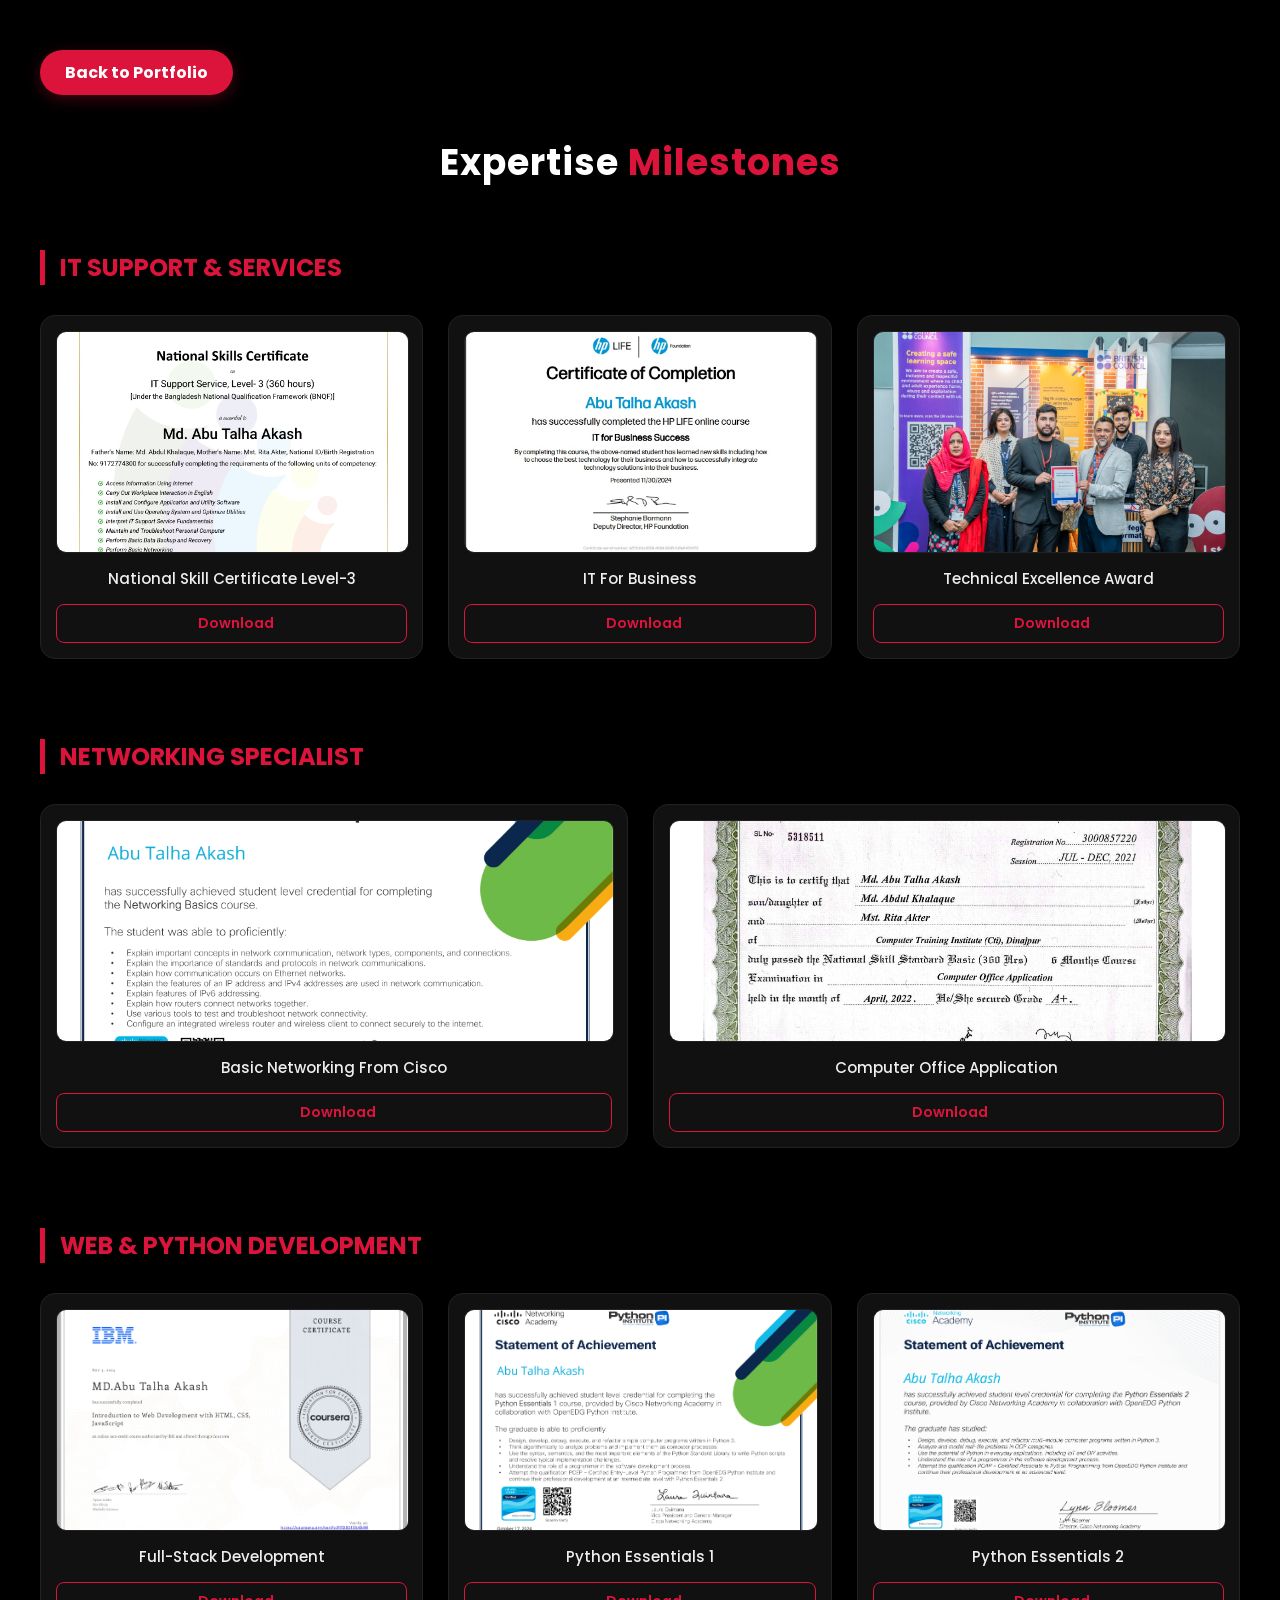
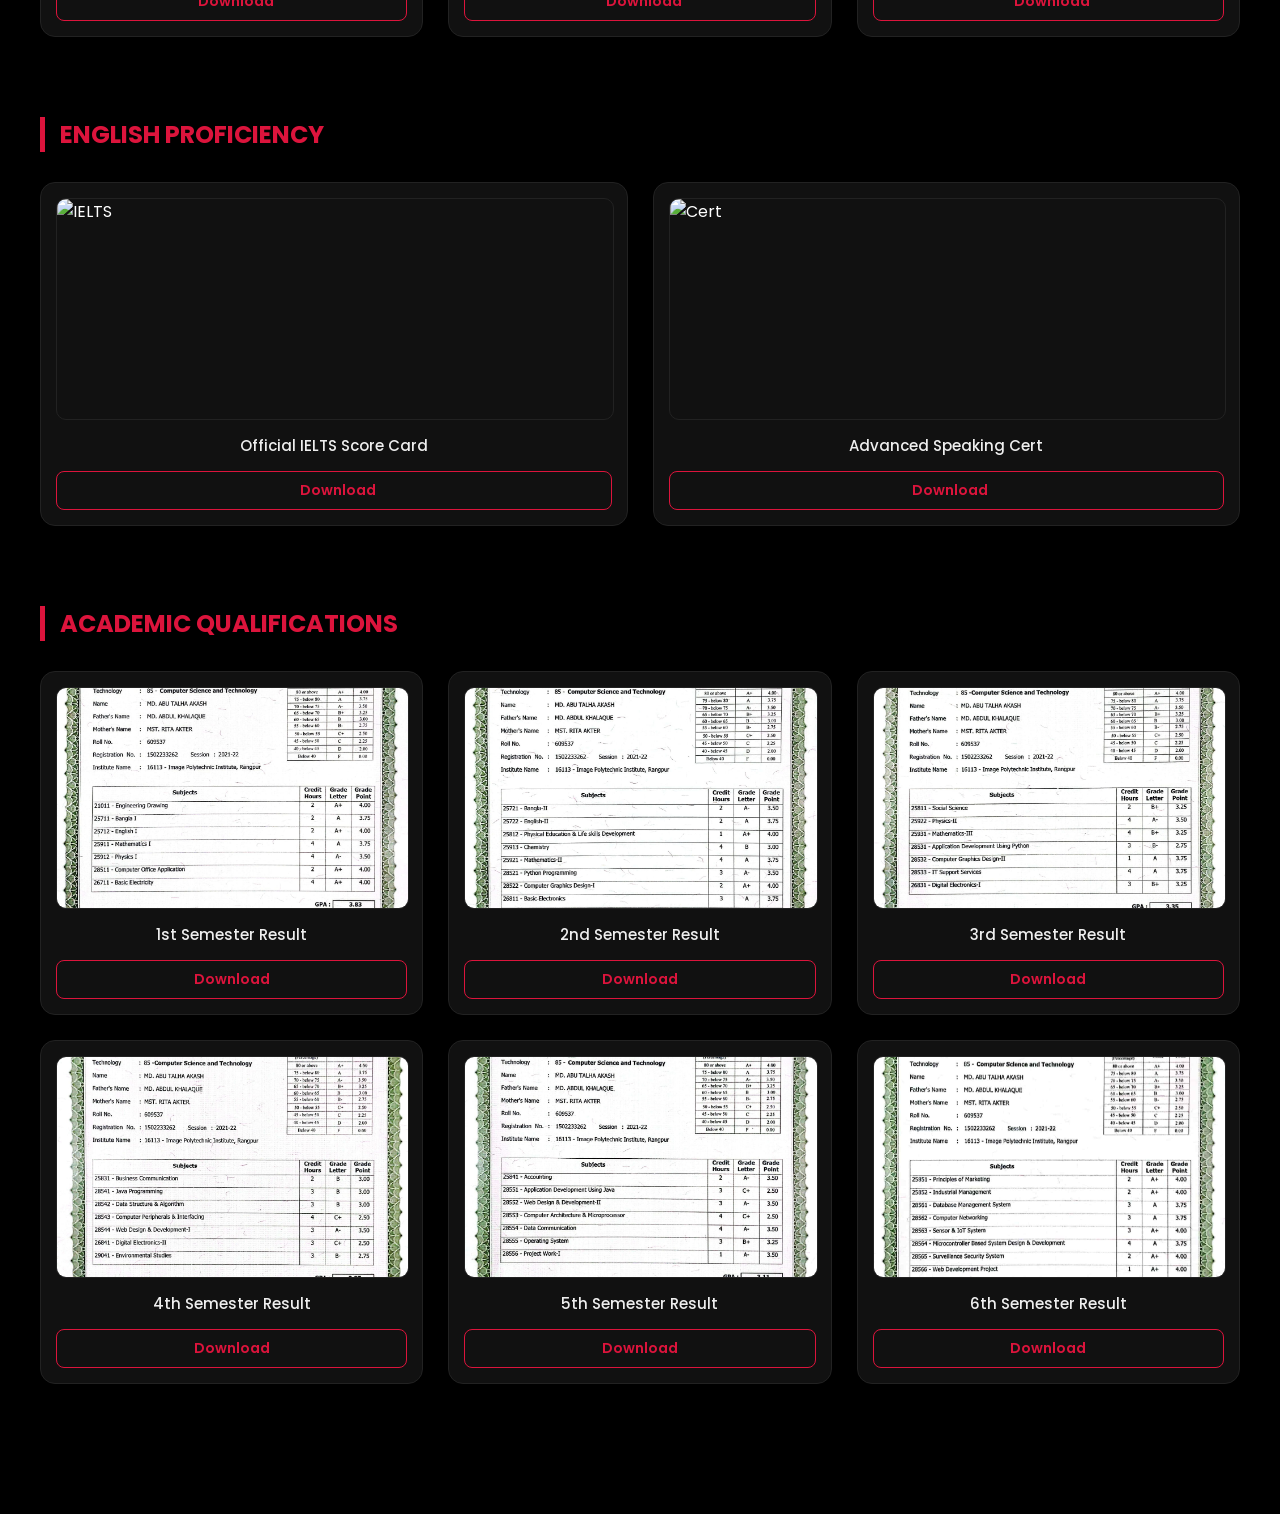
==== certificates.html @ 0255c04c "all change" ====
<!DOCTYPE html>
<html lang="en">
<head>
    <meta charset="UTF-8">
    <meta name="viewport" content="width=device-width, initial-scale=1.0">
    <title>Certification Showcase | Abu Talha Akash</title>
    <link rel="stylesheet" href="style.css"> 
    <script src="https://kit.fontawesome.com/a076d05399.js"></script>
    <style>
        @import url('https://fonts.googleapis.com/css2?family=Poppins:wght@300;400;500;600;700&display=swap');
        
        body { background: #000; color: #fff; font-family: 'Poppins', sans-serif; margin: 0; padding: 0; }
        .cert-container { max-width: 1200px; margin: 30px auto; padding: 20px; }
        
        /* Back Button at Top */
        .top-nav { display: flex; justify-content: flex-start; margin-bottom: 40px; }
        .back-btn { 
            display: inline-block; 
            background: crimson; 
            color: #fff; 
            padding: 10px 25px; 
            border-radius: 50px; 
            text-decoration: none; 
            font-weight: bold; 
            transition: 0.3s;
            box-shadow: 0 4px 15px rgba(220, 20, 60, 0.3);
        }
        .back-btn:hover { background: #a10f2d; transform: scale(1.05); }

        h1 { text-align: center; font-size: 36px; margin-bottom: 60px; letter-spacing: 1px; }

        .section-title { 
            font-size: 24px; 
            color: crimson; 
            margin-bottom: 30px; 
            border-left: 5px solid crimson; 
            padding-left: 15px;
            text-transform: uppercase;
            font-weight: 700;
        }

        .cert-category { margin-bottom: 80px; }

        /* Certificate Grid with Auto Map */
        .cert-grid { 
            display: grid; 
            grid-template-columns: repeat(auto-fit, minmax(300px, 1fr)); 
            gap: 25px; 
        }

        .cert-item { 
            background: #111; 
            padding: 15px; 
            border-radius: 15px; 
            border: 1px solid #222; 
            transition: 0.3s ease;
            display: flex;
            flex-direction: column;
            justify-content: space-between;
        }

        .cert-item:hover { 
            border-color: crimson; 
            transform: translateY(-8px); 
            box-shadow: 0 12px 25px rgba(220, 20, 60, 0.15);
        }

        /* Image Uniformity System */
        .img-box {
            width: 100%;
            height: 220px; /* Fixed height for uniformity */
            overflow: hidden;
            border-radius: 10px;
            margin-bottom: 15px;
            border: 1px solid #222;
        }

        .cert-item img { 
            width: 100%; 
            height: 100%; 
            object-fit: cover; /* Auto-crops to fill the box perfectly */
            display: block;
            cursor: zoom-in;
            transition: 0.5s;
        }
        
        .cert-item:hover img { transform: scale(1.1); }

        .cert-info { text-align: center; margin-bottom: 15px; }
        .cert-info h4 { font-size: 15px; margin: 0; color: #eee; font-weight: 500; line-height: 1.4; }

        /* Download Button */
        .download-btn {
            display: flex;
            align-items: center;
            justify-content: center;
            gap: 8px;
            background: transparent;
            color: crimson;
            border: 1px solid crimson;
            padding: 8px 0;
            border-radius: 8px;
            text-decoration: none;
            font-size: 14px;
            font-weight: 600;
            transition: 0.3s;
        }

        .download-btn:hover {
            background: crimson;
            color: #fff;
        }

        /* Lightbox Style */
        #lightbox {
            display: none;
            position: fixed;
            z-index: 9999;
            top: 0; left: 0; width: 100%; height: 100%;
            background: rgba(0,0,0,0.9);
            justify-content: center;
            align-items: center;
        }
        #lightbox img { max-width: 90%; max-height: 80%; border: 3px solid #fff; border-radius: 5px; }
        #lightbox:target { display: flex; }
        .close-lightbox { position: absolute; top: 20px; right: 30px; font-size: 40px; color: #fff; text-decoration: none; }

        @media (max-width: 768px) {
            h1 { font-size: 28px; }
            .cert-grid { grid-template-columns: 1fr; }
        }
    </style>
</head>
<body>

    <div class="cert-container">
        <div class="top-nav">
            <a href="index.html" class="back-btn"><i class="fas fa-arrow-left"></i> Back to Portfolio</a>
        </div>

        <h1>Expertise <span style="color: crimson;">Milestones</span></h1>
        
        <div class="cert-category" id="it-support">
            <h2 class="section-title">IT Support & Services</h2>
            <div class="cert-grid">
                <div class="cert-item">
                    <div class="img-box"><img src="IT Support Service Level 3_page-0001.jpg" alt="Cert" onclick="openLightbox(this.src)"></div>
                    <div class="cert-info"><h4>National Skill Certificate Level-3</h4></div>
                    <a href="IT Support Service Level 3_page-0001.jpg" download class="download-btn"><i class="fas fa-download"></i> Download</a>
                </div>
                <div class="cert-item">
                    <div class="img-box"><img src="IT HP.jpg" alt="Cert" onclick="openLightbox(this.src)"></div>
                    <div class="cert-info"><h4>IT For Business</h4></div>
                    <a href="IT HP.jpg" download class="download-btn"><i class="fas fa-download"></i> Download</a>
                </div>
                <div class="cert-item">
                    <div class="img-box"><img src="award.jpg" alt="Cert" onclick="openLightbox(this.src)"></div>
                    <div class="cert-info"><h4>Technical Excellence Award</h4></div>
                    <a href="award.jpg" download class="download-btn"><i class="fas fa-download"></i> Download</a>
                </div>
            </div>
        </div>

        <div class="cert-category" id="networking">
            <h2 class="section-title">Networking Specialist</h2>
            <div class="cert-grid">
                <div class="cert-item">
                    <div class="img-box"><img src="Networking_Basics_Badge20241018-7-y3sjyp_page-0001 (1).jpg" alt="Cert" onclick="openLightbox(this.src)"></div>
                    <div class="cert-info"><h4>Basic Networking From Cisco</h4></div>
                    <a href="Networking_Basics_Badge20241018-7-y3sjyp_page-0001 (1).jpg" download class="download-btn"><i class="fas fa-download"></i> Download</a>
                </div>
                <div class="cert-item">
                    <div class="img-box"><img src="Computer Office Application (1)_page-0001 (2).jpg" alt="Cert" onclick="openLightbox(this.src)"></div>
                    <div class="cert-info"><h4>Computer Office Application</h4></div>
                    <a href="Computer Office Application (1)_page-0001 (2).jpg" download class="download-btn"><i class="fas fa-download"></i> Download</a>
                </div>
            </div>
        </div>

        <div class="cert-category" id="web-dev">
            <h2 class="section-title">Web & Python Development</h2>
            <div class="cert-grid">
                <div class="cert-item">
                    <div class="img-box"><img src="Copy of Introduction to Web Development with HTML,CSS, Javascript_page-0001.jpg" alt="Cert" onclick="openLightbox(this.src)"></div>
                    <div class="cert-info"><h4>Full-Stack Development</h4></div>
                    <a href="Copy of Introduction to Web Development with HTML,CSS, Javascript_page-0001.jpg" download class="download-btn"><i class="fas fa-download"></i> Download</a>
                </div>
                <div class="cert-item">
                    <div class="img-box"><img src="Python Essentials 1_page-0001.jpg" alt="Cert" onclick="openLightbox(this.src)"></div>
                    <div class="cert-info"><h4>Python Essentials 1</h4></div>
                    <a href="Python Essentials 1_page-0001.jpg" download class="download-btn"><i class="fas fa-download"></i> Download</a>
                </div>
                <div class="cert-item">
                    <div class="img-box"><img src="Python Essentials 2_page-0001.jpg" alt="Cert" onclick="openLightbox(this.src)"></div>
                    <div class="cert-info"><h4>Python Essentials 2</h4></div>
                    <a href="Python Essentials 2_page-0001.jpg" download class="download-btn"><i class="fas fa-download"></i> Download</a>
                </div>
            </div>
        </div>

        <div class="cert-category" id="english">
            <h2 class="section-title">English Proficiency</h2>
            <div class="cert-grid">
                <div class="cert-item">
                    <div class="img-box"><img src="ielts-1.jpg" alt="IELTS" onclick="openLightbox(this.src)"></div>
                    <div class="cert-info"><h4>Official IELTS Score Card</h4></div>
                    <a href="ielts-1.jpg" download class="download-btn"><i class="fas fa-download"></i> Download</a>
                </div>
                <div class="cert-item">
                    <div class="img-box"><img src="english-2.jpg" alt="Cert" onclick="openLightbox(this.src)"></div>
                    <div class="cert-info"><h4>Advanced Speaking Cert</h4></div>
                    <a href="english-2.jpg" download class="download-btn"><i class="fas fa-download"></i> Download</a>
                </div>
            </div>
        </div>

        <div class="cert-category" id="academic">
            <h2 class="section-title">Academic Qualifications</h2>
            <div class="cert-grid">
                <div class="cert-item"><div class="img-box"><img src="1st semster .jpg" alt="D" onclick="openLightbox(this.src)"></div><div class="cert-info"><h4>1st Semester Result</h4></div><a href="1st semster .jpg" download class="download-btn">Download</a></div>
                <div class="cert-item"><div class="img-box"><img src="2nd semester.jpg" alt="D" onclick="openLightbox(this.src)"></div><div class="cert-info"><h4>2nd Semester Result</h4></div><a href="2nd semester.jpg" download class="download-btn">Download</a></div>
                <div class="cert-item"><div class="img-box"><img src="3rd sermester.jpg" alt="D" onclick="openLightbox(this.src)"></div><div class="cert-info"><h4>3rd Semester Result</h4></div><a href="3rd sermester.jpg" download class="download-btn">Download</a></div>
                <div class="cert-item"><div class="img-box"><img src="4th semester.jpg" alt="D" onclick="openLightbox(this.src)"></div><div class="cert-info"><h4>4th Semester Result</h4></div><a href="4th semester.jpg" download class="download-btn">Download</a></div>
                <div class="cert-item"><div class="img-box"><img src="5th semester.jpg" alt="D" onclick="openLightbox(this.src)"></div><div class="cert-info"><h4>5th Semester Result</h4></div><a href="5th semester.jpg" download class="download-btn">Download</a></div>
                <div class="cert-item"><div class="img-box"><img src="6th semester.jpg" alt="D" onclick="openLightbox(this.src)"></div><div class="cert-info"><h4>6th Semester Result</h4></div><a href="6th semester.jpg" download class="download-btn">Download</a></div>
            </div>
        </div>
    </div>

    <div id="lightbox" onclick="this.style.display='none'">
        <span class="close-lightbox">&times;</span>
        <img id="lightbox-img" src="">
    </div>

    <script>
        function openLightbox(src) {
            document.getElementById('lightbox-img').src = src;
            document.getElementById('lightbox').style.display = 'flex';
        }
    </script>

</body>
</html>
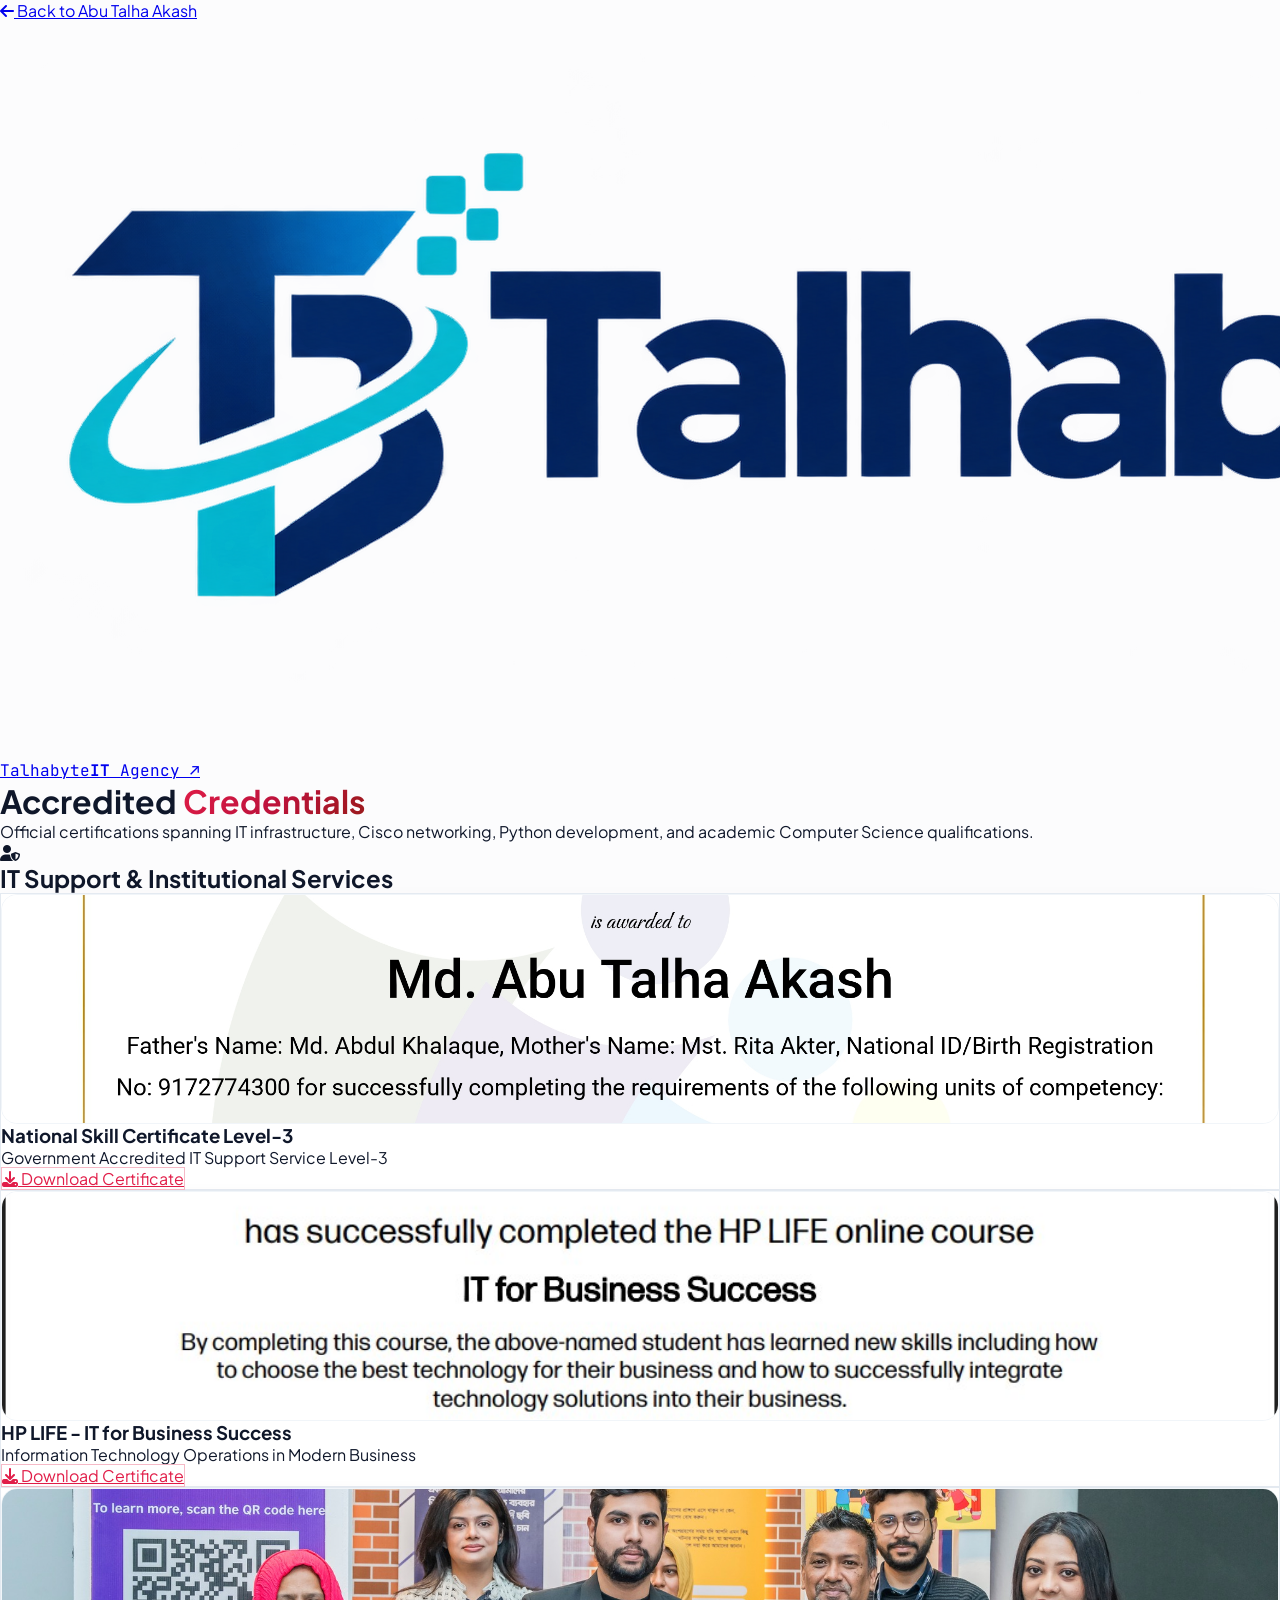
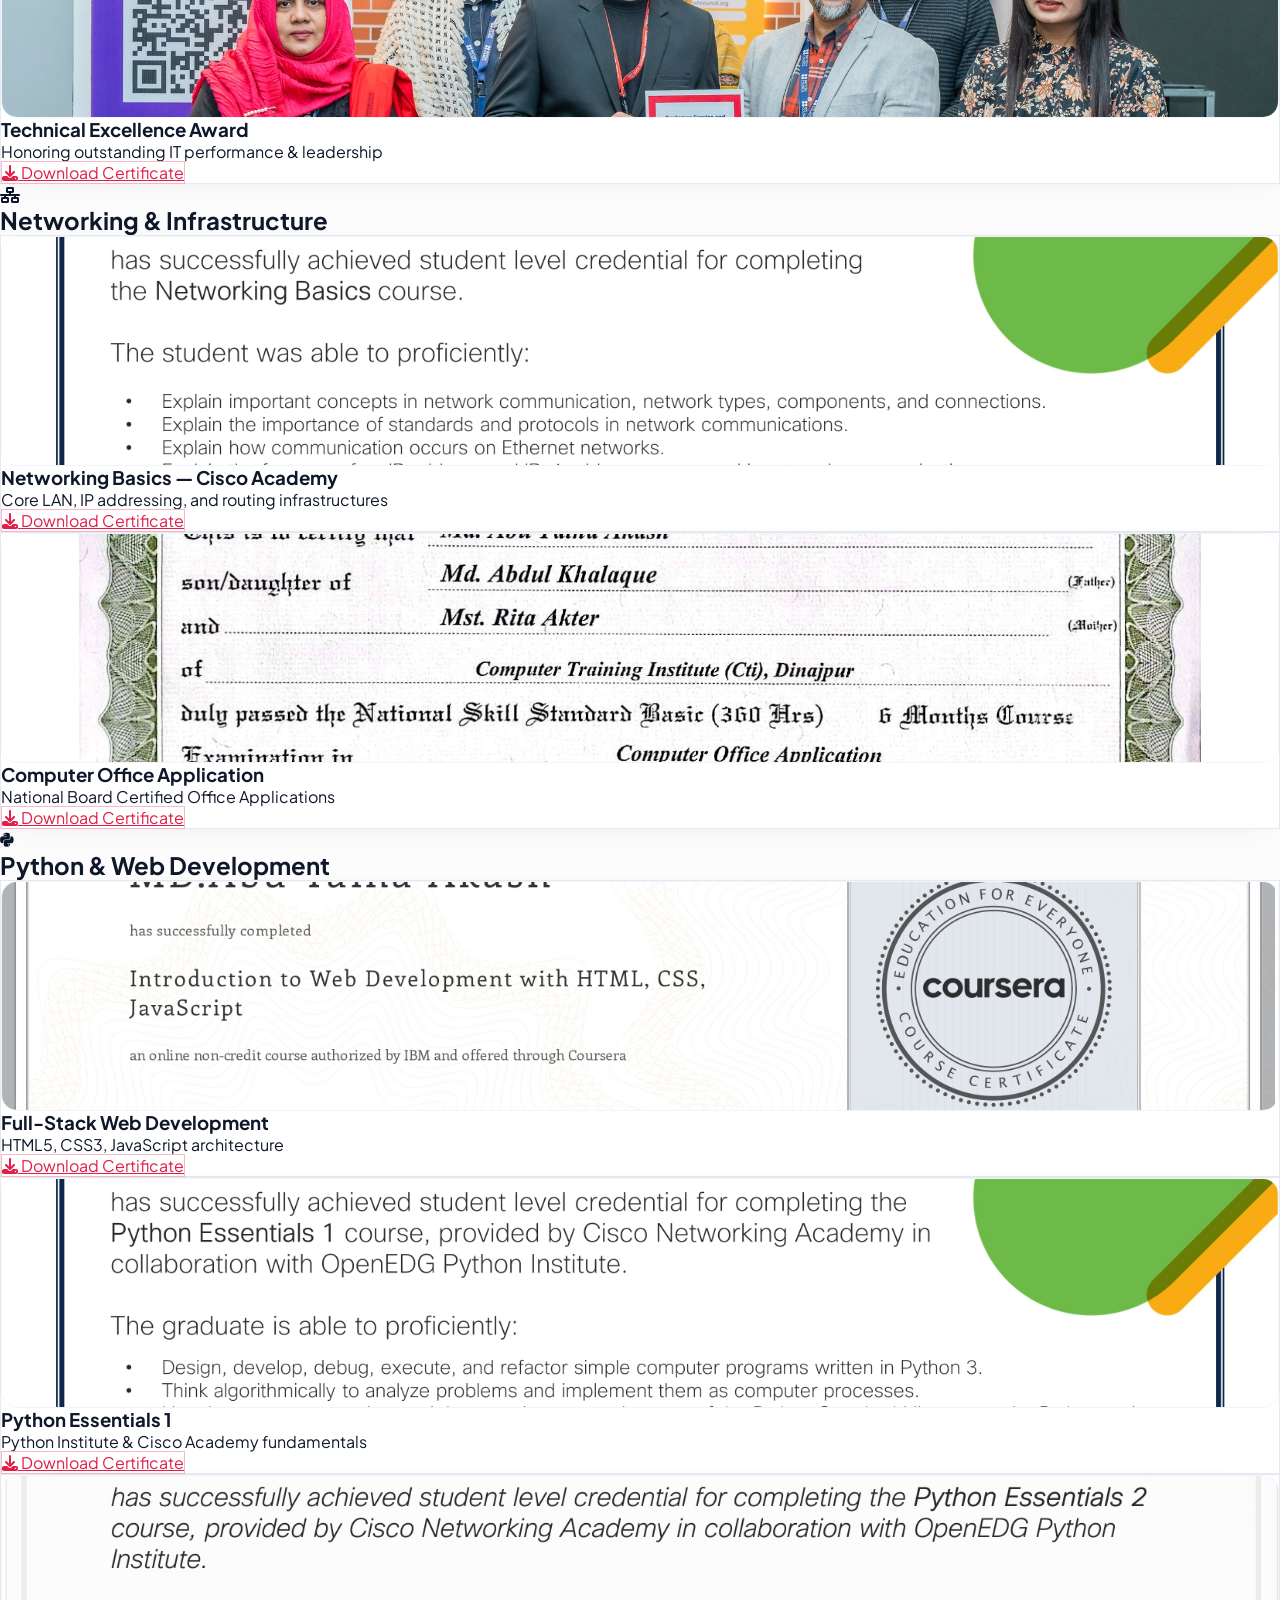
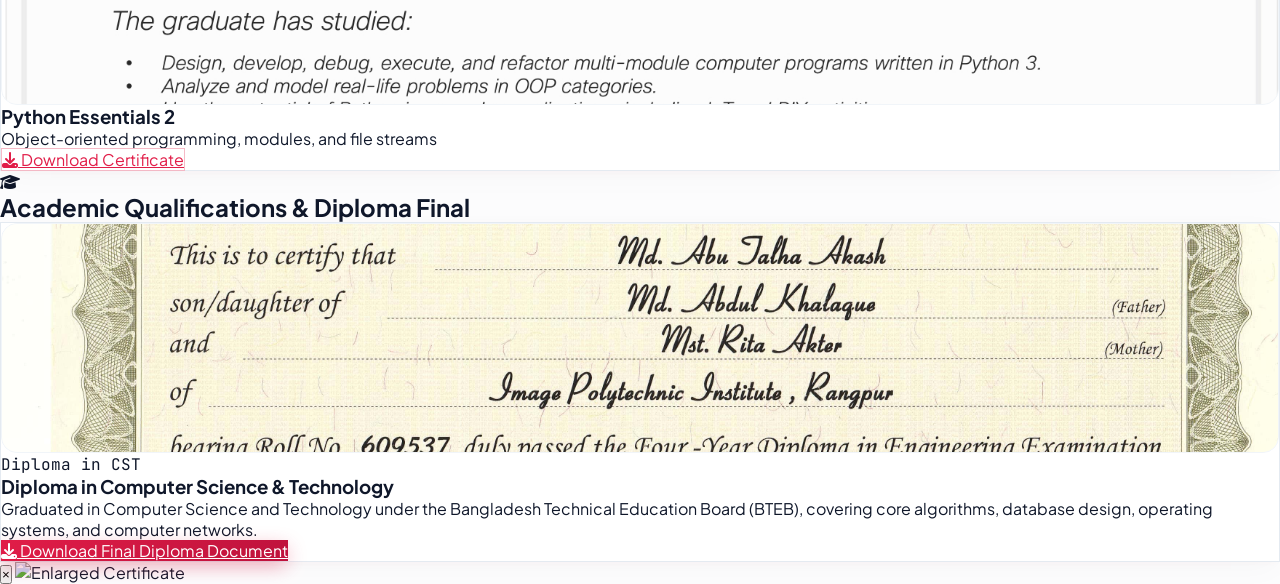
==== commit 11be2ec7: "jasdkjasdk" ====
--- a/certificates.html
+++ b/certificates.html
@@ -3,241 +3,272 @@
 <head>
     <meta charset="UTF-8">
     <meta name="viewport" content="width=device-width, initial-scale=1.0">
-    <title>Certification Showcase | Abu Talha Akash</title>
-    <link rel="stylesheet" href="style.css"> 
-    <script src="https://kit.fontawesome.com/a076d05399.js"></script>
+    <title>Credentials & Certifications | Abu Talha Akash</title>
+    <link rel="icon" type="image/png" href="Talhabyte%20IT%20Tech%20Logo.png">
+    <script src="https://cdn.tailwindcss.com"></script>
+    <link rel="stylesheet" href="https://cdnjs.cloudflare.com/ajax/libs/font-awesome/6.5.1/css/all.min.css"/>
+    <link rel="stylesheet" href="styles.css">
     <style>
-        @import url('https://fonts.googleapis.com/css2?family=Poppins:wght@300;400;500;600;700&display=swap');
-        
-        body { background: #000; color: #fff; font-family: 'Poppins', sans-serif; margin: 0; padding: 0; }
-        .cert-container { max-width: 1200px; margin: 30px auto; padding: 20px; }
-        
-        /* Back Button at Top */
-        .top-nav { display: flex; justify-content: flex-start; margin-bottom: 40px; }
-        .back-btn { 
-            display: inline-block; 
-            background: crimson; 
-            color: #fff; 
-            padding: 10px 25px; 
-            border-radius: 50px; 
-            text-decoration: none; 
-            font-weight: bold; 
-            transition: 0.3s;
-            box-shadow: 0 4px 15px rgba(220, 20, 60, 0.3);
-        }
-        .back-btn:hover { background: #a10f2d; transform: scale(1.05); }
-
-        h1 { text-align: center; font-size: 36px; margin-bottom: 60px; letter-spacing: 1px; }
-
-        .section-title { 
-            font-size: 24px; 
-            color: crimson; 
-            margin-bottom: 30px; 
-            border-left: 5px solid crimson; 
-            padding-left: 15px;
-            text-transform: uppercase;
-            font-weight: 700;
-        }
-
-        .cert-category { margin-bottom: 80px; }
-
-        /* Certificate Grid with Auto Map */
-        .cert-grid { 
-            display: grid; 
-            grid-template-columns: repeat(auto-fit, minmax(300px, 1fr)); 
-            gap: 25px; 
-        }
-
-        .cert-item { 
-            background: #111; 
-            padding: 15px; 
-            border-radius: 15px; 
-            border: 1px solid #222; 
-            transition: 0.3s ease;
-            display: flex;
-            flex-direction: column;
-            justify-content: space-between;
-        }
-
-        .cert-item:hover { 
-            border-color: crimson; 
-            transform: translateY(-8px); 
-            box-shadow: 0 12px 25px rgba(220, 20, 60, 0.15);
-        }
-
-        /* Image Uniformity System */
-        .img-box {
+        .cert-img-box {
+            height: 230px;
+            overflow: hidden;
+            border-radius: 16px;
+            background: #f8fafc;
+            border: 1px solid #f1f5f9;
+        }
+        .cert-img-box img {
             width: 100%;
-            height: 220px; /* Fixed height for uniformity */
-            overflow: hidden;
-            border-radius: 10px;
-            margin-bottom: 15px;
-            border: 1px solid #222;
-        }
-
-        .cert-item img { 
-            width: 100%; 
-            height: 100%; 
-            object-fit: cover; /* Auto-crops to fill the box perfectly */
-            display: block;
+            height: 100%;
+            object-fit: cover;
+            transition: transform 0.4s ease;
             cursor: zoom-in;
-            transition: 0.5s;
-        }
-        
-        .cert-item:hover img { transform: scale(1.1); }
-
-        .cert-info { text-align: center; margin-bottom: 15px; }
-        .cert-info h4 { font-size: 15px; margin: 0; color: #eee; font-weight: 500; line-height: 1.4; }
-
-        /* Download Button */
-        .download-btn {
-            display: flex;
-            align-items: center;
-            justify-content: center;
-            gap: 8px;
-            background: transparent;
-            color: crimson;
-            border: 1px solid crimson;
-            padding: 8px 0;
-            border-radius: 8px;
-            text-decoration: none;
-            font-size: 14px;
-            font-weight: 600;
-            transition: 0.3s;
-        }
-
-        .download-btn:hover {
-            background: crimson;
-            color: #fff;
-        }
-
-        /* Lightbox Style */
-        #lightbox {
-            display: none;
-            position: fixed;
-            z-index: 9999;
-            top: 0; left: 0; width: 100%; height: 100%;
-            background: rgba(0,0,0,0.9);
-            justify-content: center;
-            align-items: center;
-        }
-        #lightbox img { max-width: 90%; max-height: 80%; border: 3px solid #fff; border-radius: 5px; }
-        #lightbox:target { display: flex; }
-        .close-lightbox { position: absolute; top: 20px; right: 30px; font-size: 40px; color: #fff; text-decoration: none; }
-
-        @media (max-width: 768px) {
-            h1 { font-size: 28px; }
-            .cert-grid { grid-template-columns: 1fr; }
+        }
+        .cert-img-box:hover img {
+            transform: scale(1.05);
         }
     </style>
 </head>
-<body>
-
-    <div class="cert-container">
-        <div class="top-nav">
-            <a href="index.html" class="back-btn"><i class="fas fa-arrow-left"></i> Back to Portfolio</a>
-        </div>
-
-        <h1>Expertise <span style="color: crimson;">Milestones</span></h1>
+<body class="bg-[#fcfcfd] text-slate-800 min-h-screen relative overflow-x-hidden">
+
+    <!-- Ambient Red Lighting Blobs -->
+    <div class="cinematic-bg">
+        <div class="cyber-grid-red absolute inset-0 opacity-50"></div>
+        <div class="absolute -top-10 right-1/4 w-[30rem] h-[30rem] aurora-red-1 blur-[120px] rounded-full"></div>
+        <div class="absolute top-1/2 left-10 w-[28rem] h-[28rem] aurora-rose-3 blur-[120px] rounded-full"></div>
+    </div>
+
+    <div class="relative z-10 max-w-6xl mx-auto px-6 py-12">
         
-        <div class="cert-category" id="it-support">
-            <h2 class="section-title">IT Support & Services</h2>
-            <div class="cert-grid">
-                <div class="cert-item">
-                    <div class="img-box"><img src="IT Support Service Level 3_page-0001.jpg" alt="Cert" onclick="openLightbox(this.src)"></div>
-                    <div class="cert-info"><h4>National Skill Certificate Level-3</h4></div>
-                    <a href="IT Support Service Level 3_page-0001.jpg" download class="download-btn"><i class="fas fa-download"></i> Download</a>
-                </div>
-                <div class="cert-item">
-                    <div class="img-box"><img src="IT HP.jpg" alt="Cert" onclick="openLightbox(this.src)"></div>
-                    <div class="cert-info"><h4>IT For Business</h4></div>
-                    <a href="IT HP.jpg" download class="download-btn"><i class="fas fa-download"></i> Download</a>
-                </div>
-                <div class="cert-item">
-                    <div class="img-box"><img src="award.jpg" alt="Cert" onclick="openLightbox(this.src)"></div>
-                    <div class="cert-info"><h4>Technical Excellence Award</h4></div>
-                    <a href="award.jpg" download class="download-btn"><i class="fas fa-download"></i> Download</a>
-                </div>
-            </div>
-        </div>
-
-        <div class="cert-category" id="networking">
-            <h2 class="section-title">Networking Specialist</h2>
-            <div class="cert-grid">
-                <div class="cert-item">
-                    <div class="img-box"><img src="Networking_Basics_Badge20241018-7-y3sjyp_page-0001 (1).jpg" alt="Cert" onclick="openLightbox(this.src)"></div>
-                    <div class="cert-info"><h4>Basic Networking From Cisco</h4></div>
-                    <a href="Networking_Basics_Badge20241018-7-y3sjyp_page-0001 (1).jpg" download class="download-btn"><i class="fas fa-download"></i> Download</a>
-                </div>
-                <div class="cert-item">
-                    <div class="img-box"><img src="Computer Office Application (1)_page-0001 (2).jpg" alt="Cert" onclick="openLightbox(this.src)"></div>
-                    <div class="cert-info"><h4>Computer Office Application</h4></div>
-                    <a href="Computer Office Application (1)_page-0001 (2).jpg" download class="download-btn"><i class="fas fa-download"></i> Download</a>
-                </div>
-            </div>
-        </div>
-
-        <div class="cert-category" id="web-dev">
-            <h2 class="section-title">Web & Python Development</h2>
-            <div class="cert-grid">
-                <div class="cert-item">
-                    <div class="img-box"><img src="Copy of Introduction to Web Development with HTML,CSS, Javascript_page-0001.jpg" alt="Cert" onclick="openLightbox(this.src)"></div>
-                    <div class="cert-info"><h4>Full-Stack Development</h4></div>
-                    <a href="Copy of Introduction to Web Development with HTML,CSS, Javascript_page-0001.jpg" download class="download-btn"><i class="fas fa-download"></i> Download</a>
-                </div>
-                <div class="cert-item">
-                    <div class="img-box"><img src="Python Essentials 1_page-0001.jpg" alt="Cert" onclick="openLightbox(this.src)"></div>
-                    <div class="cert-info"><h4>Python Essentials 1</h4></div>
-                    <a href="Python Essentials 1_page-0001.jpg" download class="download-btn"><i class="fas fa-download"></i> Download</a>
-                </div>
-                <div class="cert-item">
-                    <div class="img-box"><img src="Python Essentials 2_page-0001.jpg" alt="Cert" onclick="openLightbox(this.src)"></div>
-                    <div class="cert-info"><h4>Python Essentials 2</h4></div>
-                    <a href="Python Essentials 2_page-0001.jpg" download class="download-btn"><i class="fas fa-download"></i> Download</a>
-                </div>
-            </div>
-        </div>
-
-        <div class="cert-category" id="english">
-            <h2 class="section-title">English Proficiency</h2>
-            <div class="cert-grid">
-                <div class="cert-item">
-                    <div class="img-box"><img src="ielts-1.jpg" alt="IELTS" onclick="openLightbox(this.src)"></div>
-                    <div class="cert-info"><h4>Official IELTS Score Card</h4></div>
-                    <a href="ielts-1.jpg" download class="download-btn"><i class="fas fa-download"></i> Download</a>
-                </div>
-                <div class="cert-item">
-                    <div class="img-box"><img src="english-2.jpg" alt="Cert" onclick="openLightbox(this.src)"></div>
-                    <div class="cert-info"><h4>Advanced Speaking Cert</h4></div>
-                    <a href="english-2.jpg" download class="download-btn"><i class="fas fa-download"></i> Download</a>
-                </div>
-            </div>
-        </div>
-
-        <div class="cert-category" id="academic">
-            <h2 class="section-title">Academic Qualifications</h2>
-            <div class="cert-grid">
-                <div class="cert-item"><div class="img-box"><img src="1st semster .jpg" alt="D" onclick="openLightbox(this.src)"></div><div class="cert-info"><h4>1st Semester Result</h4></div><a href="1st semster .jpg" download class="download-btn">Download</a></div>
-                <div class="cert-item"><div class="img-box"><img src="2nd semester.jpg" alt="D" onclick="openLightbox(this.src)"></div><div class="cert-info"><h4>2nd Semester Result</h4></div><a href="2nd semester.jpg" download class="download-btn">Download</a></div>
-                <div class="cert-item"><div class="img-box"><img src="3rd sermester.jpg" alt="D" onclick="openLightbox(this.src)"></div><div class="cert-info"><h4>3rd Semester Result</h4></div><a href="3rd sermester.jpg" download class="download-btn">Download</a></div>
-                <div class="cert-item"><div class="img-box"><img src="4th semester.jpg" alt="D" onclick="openLightbox(this.src)"></div><div class="cert-info"><h4>4th Semester Result</h4></div><a href="4th semester.jpg" download class="download-btn">Download</a></div>
-                <div class="cert-item"><div class="img-box"><img src="5th semester.jpg" alt="D" onclick="openLightbox(this.src)"></div><div class="cert-info"><h4>5th Semester Result</h4></div><a href="5th semester.jpg" download class="download-btn">Download</a></div>
-                <div class="cert-item"><div class="img-box"><img src="6th semester.jpg" alt="D" onclick="openLightbox(this.src)"></div><div class="cert-info"><h4>6th Semester Result</h4></div><a href="6th semester.jpg" download class="download-btn">Download</a></div>
-            </div>
-        </div>
+        <!-- Navigation Header -->
+        <div class="flex flex-col sm:flex-row justify-between items-start sm:items-center gap-4 mb-12 pb-6 border-b border-slate-200">
+            <a href="index.html" class="inline-flex items-center gap-2 px-5 py-2.5 rounded-2xl bg-white border border-slate-200 text-slate-700 hover:text-rose-600 hover:border-rose-300 shadow-sm font-bold text-xs uppercase tracking-wider transition-all">
+                <i class="fas fa-arrow-left"></i>
+                <span>Back to Abu Talha Akash</span>
+            </a>
+            <div class="flex items-center gap-3">
+                <a href="https://talhabyteit.vercel.app/" target="_blank" rel="noopener noreferrer" class="px-3 py-1.5 rounded-xl bg-white hover:bg-rose-50 border border-slate-200 text-slate-800 text-xs font-bold font-mono-tech transition-colors flex items-center gap-1.5 shadow-sm">
+                    <img src="Talhabyte IT Tech Logo.png" alt="Talhabyte IT" class="h-4 w-auto object-contain">
+                    <span>Talhabyte<strong class="text-rose-600">IT</strong> Agency ↗</span>
+                </a>
+                <span class="w-2 h-2 rounded-full bg-rose-600"></span>
+            </div>
+        </div>
+
+        <!-- Title -->
+        <div class="text-center max-w-2xl mx-auto mb-16">
+            <h1 class="text-3xl sm:text-5xl font-extrabold text-slate-900 tracking-tight">
+                Accredited <span class="text-gradient-red">Credentials</span>
+            </h1>
+            <p class="text-slate-600 text-sm mt-3 leading-relaxed">
+                Official certifications spanning IT infrastructure, Cisco networking, Python development, and academic Computer Science qualifications.
+            </p>
+        </div>
+
+        <!-- Category 1: IT Support & Services -->
+        <div class="mb-16" id="it-support">
+            <div class="flex items-center gap-3 mb-6">
+                <div class="w-9 h-9 rounded-xl bg-rose-50 border border-rose-200 text-rose-600 flex items-center justify-center font-bold text-sm">
+                    <i class="fas fa-user-shield"></i>
+                </div>
+                <h2 class="text-xl font-bold text-slate-900">IT Support & Institutional Services</h2>
+            </div>
+
+            <div class="grid grid-cols-1 md:grid-cols-3 gap-6">
+                <!-- Cert 1 -->
+                <div class="glass-card-white rounded-3xl p-5 border border-slate-200 flex flex-col justify-between">
+                    <div>
+                        <div class="cert-img-box mb-4">
+                            <img src="IT Support Service Level 3_page-0001.jpg" alt="National Skill Certificate Level 3" onclick="openLightbox(this.src)">
+                        </div>
+                        <h3 class="font-bold text-sm text-slate-900 mb-1">National Skill Certificate Level-3</h3>
+                        <p class="text-xs text-slate-500 mb-4">Government Accredited IT Support Service Level-3</p>
+                    </div>
+                    <a href="IT Support Service Level 3_page-0001.jpg" download class="btn-red-outline w-full py-2 rounded-xl text-xs font-bold text-center block">
+                        <i class="fas fa-download mr-1"></i> Download Certificate
+                    </a>
+                </div>
+
+                <!-- Cert 2 -->
+                <div class="glass-card-white rounded-3xl p-5 border border-slate-200 flex flex-col justify-between">
+                    <div>
+                        <div class="cert-img-box mb-4">
+                            <img src="IT HP.jpg" alt="IT For Business" onclick="openLightbox(this.src)">
+                        </div>
+                        <h3 class="font-bold text-sm text-slate-900 mb-1">HP LIFE - IT for Business Success</h3>
+                        <p class="text-xs text-slate-500 mb-4">Information Technology Operations in Modern Business</p>
+                    </div>
+                    <a href="IT HP.jpg" download class="btn-red-outline w-full py-2 rounded-xl text-xs font-bold text-center block">
+                        <i class="fas fa-download mr-1"></i> Download Certificate
+                    </a>
+                </div>
+
+                <!-- Cert 3 -->
+                <div class="glass-card-white rounded-3xl p-5 border border-slate-200 flex flex-col justify-between">
+                    <div>
+                        <div class="cert-img-box mb-4">
+                            <img src="award.jpg" alt="Technical Excellence Award" onclick="openLightbox(this.src)">
+                        </div>
+                        <h3 class="font-bold text-sm text-slate-900 mb-1">Technical Excellence Award</h3>
+                        <p class="text-xs text-slate-500 mb-4">Honoring outstanding IT performance & leadership</p>
+                    </div>
+                    <a href="award.jpg" download class="btn-red-outline w-full py-2 rounded-xl text-xs font-bold text-center block">
+                        <i class="fas fa-download mr-1"></i> Download Certificate
+                    </a>
+                </div>
+            </div>
+        </div>
+
+        <!-- Category 2: Networking Specialist -->
+        <div class="mb-16" id="networking">
+            <div class="flex items-center gap-3 mb-6">
+                <div class="w-9 h-9 rounded-xl bg-blue-50 border border-blue-200 text-blue-600 flex items-center justify-center font-bold text-sm">
+                    <i class="fas fa-network-wired"></i>
+                </div>
+                <h2 class="text-xl font-bold text-slate-900">Networking & Infrastructure</h2>
+            </div>
+
+            <div class="grid grid-cols-1 md:grid-cols-2 gap-6">
+                <!-- Cert 1 -->
+                <div class="glass-card-white rounded-3xl p-5 border border-slate-200 flex flex-col justify-between">
+                    <div>
+                        <div class="cert-img-box mb-4">
+                            <img src="Networking_Basics_Badge20241018-7-y3sjyp_page-0001 (1).jpg" alt="Cisco Networking Basics" onclick="openLightbox(this.src)">
+                        </div>
+                        <h3 class="font-bold text-sm text-slate-900 mb-1">Networking Basics — Cisco Academy</h3>
+                        <p class="text-xs text-slate-500 mb-4">Core LAN, IP addressing, and routing infrastructures</p>
+                    </div>
+                    <a href="Networking_Basics_Badge20241018-7-y3sjyp_page-0001 (1).jpg" download class="btn-red-outline w-full py-2 rounded-xl text-xs font-bold text-center block">
+                        <i class="fas fa-download mr-1"></i> Download Certificate
+                    </a>
+                </div>
+
+                <!-- Cert 2 -->
+                <div class="glass-card-white rounded-3xl p-5 border border-slate-200 flex flex-col justify-between">
+                    <div>
+                        <div class="cert-img-box mb-4">
+                            <img src="Computer Office Application (1)_page-0001 (2).jpg" alt="Computer Office Application" onclick="openLightbox(this.src)">
+                        </div>
+                        <h3 class="font-bold text-sm text-slate-900 mb-1">Computer Office Application</h3>
+                        <p class="text-xs text-slate-500 mb-4">National Board Certified Office Applications</p>
+                    </div>
+                    <a href="Computer Office Application (1)_page-0001 (2).jpg" download class="btn-red-outline w-full py-2 rounded-xl text-xs font-bold text-center block">
+                        <i class="fas fa-download mr-1"></i> Download Certificate
+                    </a>
+                </div>
+            </div>
+        </div>
+
+        <!-- Category 3: Software & Python Engineering -->
+        <div class="mb-16" id="web-dev">
+            <div class="flex items-center gap-3 mb-6">
+                <div class="w-9 h-9 rounded-xl bg-emerald-50 border border-emerald-200 text-emerald-600 flex items-center justify-center font-bold text-sm">
+                    <i class="fab fa-python"></i>
+                </div>
+                <h2 class="text-xl font-bold text-slate-900">Python & Web Development</h2>
+            </div>
+
+            <div class="grid grid-cols-1 md:grid-cols-3 gap-6">
+                <!-- Cert 1 -->
+                <div class="glass-card-white rounded-3xl p-5 border border-slate-200 flex flex-col justify-between">
+                    <div>
+                        <div class="cert-img-box mb-4">
+                            <img src="Copy of Introduction to Web Development with HTML,CSS, Javascript_page-0001.jpg" alt="Web Development" onclick="openLightbox(this.src)">
+                        </div>
+                        <h3 class="font-bold text-sm text-slate-900 mb-1">Full-Stack Web Development</h3>
+                        <p class="text-xs text-slate-500 mb-4">HTML5, CSS3, JavaScript architecture</p>
+                    </div>
+                    <a href="Copy of Introduction to Web Development with HTML,CSS, Javascript_page-0001.jpg" download class="btn-red-outline w-full py-2 rounded-xl text-xs font-bold text-center block">
+                        <i class="fas fa-download mr-1"></i> Download Certificate
+                    </a>
+                </div>
+
+                <!-- Cert 2 -->
+                <div class="glass-card-white rounded-3xl p-5 border border-slate-200 flex flex-col justify-between">
+                    <div>
+                        <div class="cert-img-box mb-4">
+                            <img src="Python Essentials 1_page-0001.jpg" alt="Python Essentials 1" onclick="openLightbox(this.src)">
+                        </div>
+                        <h3 class="font-bold text-sm text-slate-900 mb-1">Python Essentials 1</h3>
+                        <p class="text-xs text-slate-500 mb-4">Python Institute & Cisco Academy fundamentals</p>
+                    </div>
+                    <a href="Python Essentials 1_page-0001.jpg" download class="btn-red-outline w-full py-2 rounded-xl text-xs font-bold text-center block">
+                        <i class="fas fa-download mr-1"></i> Download Certificate
+                    </a>
+                </div>
+
+                <!-- Cert 3 -->
+                <div class="glass-card-white rounded-3xl p-5 border border-slate-200 flex flex-col justify-between">
+                    <div>
+                        <div class="cert-img-box mb-4">
+                            <img src="Python Essentials 2_page-0001.jpg" alt="Python Essentials 2" onclick="openLightbox(this.src)">
+                        </div>
+                        <h3 class="font-bold text-sm text-slate-900 mb-1">Python Essentials 2</h3>
+                        <p class="text-xs text-slate-500 mb-4">Object-oriented programming, modules, and file streams</p>
+                    </div>
+                    <a href="Python Essentials 2_page-0001.jpg" download class="btn-red-outline w-full py-2 rounded-xl text-xs font-bold text-center block">
+                        <i class="fas fa-download mr-1"></i> Download Certificate
+                    </a>
+                </div>
+            </div>
+        </div>
+
+        <!-- Category 4: Academic Engineering Diploma -->
+        <div class="mb-16" id="academic">
+            <div class="flex items-center gap-3 mb-6">
+                <div class="w-9 h-9 rounded-xl bg-purple-50 border border-purple-200 text-purple-600 flex items-center justify-center font-bold text-sm">
+                    <i class="fas fa-graduation-cap"></i>
+                </div>
+                <h2 class="text-xl font-bold text-slate-900">Academic Qualifications & Diploma Final</h2>
+            </div>
+
+            <div class="glass-card-white rounded-3xl p-6 border border-slate-200">
+                <div class="flex flex-col md:flex-row items-center gap-6">
+                    <div class="w-full md:w-1/3 cert-img-box">
+                        <img src="Diploma Final .jpg" alt="Diploma Final Result" onclick="openLightbox(this.src)">
+                    </div>
+                    <div class="w-full md:w-2/3 space-y-3">
+                        <span class="px-3 py-1 rounded-full bg-purple-100 text-purple-800 text-xs font-mono-tech font-bold uppercase">
+                            Diploma in CST
+                        </span>
+                        <h3 class="text-2xl font-bold text-slate-900">Diploma in Computer Science & Technology</h3>
+                        <p class="text-sm text-slate-600 leading-relaxed">
+                            Graduated in Computer Science and Technology under the Bangladesh Technical Education Board (BTEB), covering core algorithms, database design, operating systems, and computer networks.
+                        </p>
+                        <div class="pt-2">
+                            <a href="Diploma Final .jpg" download class="btn-red-glow inline-flex items-center gap-2 px-5 py-2.5 rounded-xl text-xs font-bold uppercase">
+                                <i class="fas fa-download"></i>
+                                <span>Download Final Diploma Document</span>
+                            </a>
+                        </div>
+                    </div>
+                </div>
+            </div>
+        </div>
+
     </div>
 
-    <div id="lightbox" onclick="this.style.display='none'">
-        <span class="close-lightbox">&times;</span>
-        <img id="lightbox-img" src="">
+    <!-- Image Lightbox Modal -->
+    <div id="lightbox" class="fixed inset-0 z-50 bg-slate-900/80 backdrop-blur-md hidden items-center justify-center p-4" onclick="closeLightbox()">
+        <button class="absolute top-6 right-6 text-white text-3xl hover:text-rose-500 focus:outline-none">&times;</button>
+        <img id="lightbox-img" src="" alt="Enlarged Certificate" class="max-w-[95%] max-h-[85vh] rounded-2xl shadow-2xl border-2 border-white/20">
     </div>
 
     <script>
         function openLightbox(src) {
-            document.getElementById('lightbox-img').src = src;
-            document.getElementById('lightbox').style.display = 'flex';
+            const lightbox = document.getElementById('lightbox');
+            const img = document.getElementById('lightbox-img');
+            img.src = src;
+            lightbox.classList.remove('hidden');
+            lightbox.classList.add('flex');
+            document.body.classList.add('overflow-hidden');
+        }
+
+        function closeLightbox() {
+            const lightbox = document.getElementById('lightbox');
+            lightbox.classList.remove('flex');
+            lightbox.classList.add('hidden');
+            document.body.classList.remove('overflow-hidden');
         }
     </script>
-
 </body>
-</html>+</html>
--- a/styles.css
+++ b/styles.css
@@ -0,0 +1,348 @@
+/* ==========================================================================
+   Abu Talha Akash - Engineering Portfolio
+   Theme: Red & White Glassmorphic Cinematic Architecture
+   ========================================================================== */
+
+@import url('https://fonts.googleapis.com/css2?family=Plus+Jakarta+Sans:wght@300;400;500;600;700;800&family=JetBrains+Mono:wght@400;500;600;700&display=swap');
+
+:root {
+    --primary-red: #e11d48;
+    --primary-red-hover: #be123c;
+    --primary-red-light: #fff1f2;
+    --primary-red-glow: rgba(225, 29, 72, 0.25);
+    --primary-red-border: rgba(225, 29, 72, 0.15);
+    
+    --bg-white: #ffffff;
+    --bg-surface: #f8fafc;
+    --bg-glass: rgba(255, 255, 255, 0.78);
+    --bg-glass-strong: rgba(255, 255, 255, 0.92);
+    
+    --text-primary: #0f172a;
+    --text-secondary: #475569;
+    --text-muted: #64748b;
+    
+    --font-sans: 'Plus Jakarta Sans', system-ui, -apple-system, sans-serif;
+    --font-mono: 'JetBrains Mono', monospace;
+}
+
+* {
+    margin: 0;
+    padding: 0;
+    box-sizing: border-box;
+}
+
+html {
+    scroll-behavior: smooth;
+    font-family: var(--font-sans);
+    color: var(--text-primary);
+    background-color: #fcfcfd;
+}
+
+/* Custom Scrollbar - Red & White */
+::-webkit-scrollbar {
+    width: 9px;
+}
+::-webkit-scrollbar-track {
+    background: #f1f5f9;
+}
+::-webkit-scrollbar-thumb {
+    background: #f43f5e;
+    border-radius: 999px;
+    border: 2px solid #f1f5f9;
+}
+::-webkit-scrollbar-thumb:hover {
+    background: #e11d48;
+}
+
+/* ==========================================================================
+   Cinematic Background Lighting & Moving Red/Rose Blobs
+   ========================================================================== */
+.cinematic-bg {
+    position: fixed;
+    inset: 0;
+    pointer-events: none;
+    z-index: 0;
+    overflow: hidden;
+}
+
+.cyber-grid-red {
+    background-size: 40px 40px;
+    background-image: 
+        linear-gradient(to right, rgba(225, 29, 72, 0.04) 1px, transparent 1px),
+        linear-gradient(to bottom, rgba(225, 29, 72, 0.04) 1px, transparent 1px);
+}
+
+.aurora-red-1 {
+    background: radial-gradient(circle, rgba(225, 29, 72, 0.16) 0%, rgba(244, 63, 94, 0.06) 50%, transparent 75%);
+}
+
+.aurora-red-2 {
+    background: radial-gradient(circle, rgba(239, 68, 68, 0.14) 0%, rgba(251, 113, 133, 0.05) 50%, transparent 75%);
+}
+
+.aurora-rose-3 {
+    background: radial-gradient(circle, rgba(225, 29, 72, 0.12) 0%, rgba(254, 205, 211, 0.08) 50%, transparent 75%);
+}
+
+/* ==========================================================================
+   Cinematic Animations
+   ========================================================================== */
+@keyframes float-cinematic-1 {
+    0%, 100% {
+        transform: translate(0, 0) scale(1);
+    }
+    33% {
+        transform: translate(45px, -50px) scale(1.08);
+    }
+    66% {
+        transform: translate(-30px, 35px) scale(0.95);
+    }
+}
+
+@keyframes float-cinematic-2 {
+    0%, 100% {
+        transform: translate(0, 0) scale(1);
+    }
+    33% {
+        transform: translate(-50px, 40px) scale(1.06);
+    }
+    66% {
+        transform: translate(35px, -45px) scale(0.94);
+    }
+}
+
+@keyframes float-badge {
+    0%, 100% {
+        transform: translateY(0px) rotate(0deg);
+    }
+    50% {
+        transform: translateY(-8px) rotate(1deg);
+    }
+}
+
+@keyframes float-badge-reverse {
+    0%, 100% {
+        transform: translateY(0px) rotate(0deg);
+    }
+    50% {
+        transform: translateY(8px) rotate(-1deg);
+    }
+}
+
+@keyframes pulse-red-glow {
+    0%, 100% {
+        box-shadow: 0 0 25px rgba(225, 29, 72, 0.25), 0 0 50px rgba(225, 29, 72, 0.1);
+    }
+    50% {
+        box-shadow: 0 0 45px rgba(225, 29, 72, 0.45), 0 0 80px rgba(225, 29, 72, 0.2);
+    }
+}
+
+@keyframes ring-rotate {
+    0% {
+        transform: rotate(0deg);
+    }
+    100% {
+        transform: rotate(360deg);
+    }
+}
+
+.animate-float-1 {
+    animation: float-cinematic-1 18s ease-in-out infinite;
+}
+
+.animate-float-2 {
+    animation: float-cinematic-2 22s ease-in-out infinite;
+}
+
+.animate-float-badge {
+    animation: float-badge 6s ease-in-out infinite;
+}
+
+.animate-float-badge-delayed {
+    animation: float-badge-reverse 7s ease-in-out infinite;
+    animation-delay: -2s;
+}
+
+.animate-pulse-glow {
+    animation: pulse-red-glow 4s ease-in-out infinite;
+}
+
+.animate-ring-slow {
+    animation: ring-rotate 35s linear infinite;
+}
+
+/* ==========================================================================
+   Glassmorphic & Red Glow Components
+   ========================================================================== */
+.glass-nav-white {
+    background: rgba(255, 255, 255, 0.85);
+    backdrop-filter: blur(20px);
+    -webkit-backdrop-filter: blur(20px);
+    border-bottom: 1px solid rgba(225, 29, 72, 0.1);
+    box-shadow: 0 4px 20px -2px rgba(225, 29, 72, 0.05);
+}
+
+.glass-card-white {
+    background: rgba(255, 255, 255, 0.82);
+    backdrop-filter: blur(16px);
+    -webkit-backdrop-filter: blur(16px);
+    border: 1px solid rgba(226, 232, 240, 0.9);
+    box-shadow: 0 8px 30px -4px rgba(0, 0, 0, 0.03), 0 2px 10px -2px rgba(225, 29, 72, 0.04);
+    transition: all 0.35s cubic-bezier(0.16, 1, 0.3, 1);
+}
+
+.glass-card-white:hover {
+    transform: translateY(-6px);
+    border-color: rgba(225, 29, 72, 0.4);
+    box-shadow: 0 24px 48px -12px rgba(225, 29, 72, 0.18), 0 0 25px rgba(225, 29, 72, 0.1);
+}
+
+.project-card {
+    transition: all 0.4s cubic-bezier(0.16, 1, 0.3, 1);
+}
+
+.project-card:hover {
+    transform: translateY(-8px);
+    border-color: rgba(225, 29, 72, 0.45);
+    box-shadow: 0 25px 50px -12px rgba(225, 29, 72, 0.2), 0 0 25px rgba(225, 29, 72, 0.08);
+}
+
+.project-card img {
+    filter: drop-shadow(0 4px 12px rgba(0, 0, 0, 0.04));
+    transition: transform 0.6s cubic-bezier(0.16, 1, 0.3, 1);
+}
+
+.project-card:hover img {
+    transform: scale(1.04);
+}
+
+.glass-card-red-accent {
+    background: linear-gradient(135deg, rgba(255, 255, 255, 0.95) 0%, rgba(255, 241, 242, 0.6) 100%);
+    backdrop-filter: blur(16px);
+    -webkit-backdrop-filter: blur(16px);
+    border: 1px solid rgba(225, 29, 72, 0.2);
+    box-shadow: 0 10px 30px -5px rgba(225, 29, 72, 0.1);
+}
+
+.glass-pill {
+    background: rgba(255, 255, 255, 0.9);
+    backdrop-filter: blur(12px);
+    border: 1px solid rgba(225, 29, 72, 0.15);
+    box-shadow: 0 4px 15px rgba(225, 29, 72, 0.08);
+}
+
+.text-gradient-red {
+    background: linear-gradient(135deg, #e11d48 0%, #be123c 50%, #991b1b 100%);
+    -webkit-background-clip: text;
+    -webkit-text-fill-color: transparent;
+}
+
+.text-gradient-dark-red {
+    background: linear-gradient(135deg, #0f172a 20%, #e11d48 100%);
+    -webkit-background-clip: text;
+    -webkit-text-fill-color: transparent;
+}
+
+.font-mono-tech {
+    font-family: var(--font-mono);
+}
+
+/* ==========================================================================
+   Buttons with Red Glow
+   ========================================================================== */
+.btn-red-glow {
+    background: linear-gradient(135deg, #e11d48 0%, #be123c 100%);
+    color: #ffffff;
+    box-shadow: 0 6px 20px -2px rgba(225, 29, 72, 0.4);
+    transition: all 0.3s cubic-bezier(0.16, 1, 0.3, 1);
+}
+
+.btn-red-glow:hover {
+    background: linear-gradient(135deg, #f43f5e 0%, #e11d48 100%);
+    box-shadow: 0 10px 28px -2px rgba(225, 29, 72, 0.55), 0 0 15px rgba(225, 29, 72, 0.3);
+    transform: translateY(-2px);
+}
+
+.btn-red-outline {
+    background: rgba(255, 255, 255, 0.85);
+    color: #e11d48;
+    border: 1.5px solid rgba(225, 29, 72, 0.3);
+    transition: all 0.3s ease;
+}
+
+.btn-red-outline:hover {
+    background: #fff1f2;
+    border-color: #e11d48;
+    color: #be123c;
+    transform: translateY(-2px);
+    box-shadow: 0 6px 20px -3px rgba(225, 29, 72, 0.15);
+}
+
+/* ==========================================================================
+   Scroll-Driven Animations (Modern Web Guidance Implementation)
+   ========================================================================== */
+@media (prefers-reduced-motion: no-preference) {
+    @supports ((animation-timeline: view()) and (animation-range: entry)) {
+        @keyframes reveal-entry {
+            from {
+                opacity: 0;
+                transform: translateY(30px) scale(0.97);
+            }
+            to {
+                opacity: 1;
+                transform: translateY(0) scale(1);
+            }
+        }
+
+        .scroll-reveal {
+            animation: reveal-entry auto ease backwards;
+            animation-timeline: view(block);
+            animation-range: entry 10% entry 35%;
+        }
+    }
+}
+
+/* Fallback class for IntersectionObserver */
+.reveal-visible {
+    opacity: 1 !important;
+    transform: translateY(0) scale(1) !important;
+    transition: opacity 0.6s ease, transform 0.6s cubic-bezier(0.16, 1, 0.3, 1);
+}
+
+/* ==========================================================================
+   Case Study Modal System
+   ========================================================================== */
+.modal-overlay {
+    opacity: 0;
+    pointer-events: none;
+    transition: opacity 0.3s ease;
+}
+
+.modal-overlay.active {
+    opacity: 1;
+    pointer-events: auto;
+}
+
+.modal-container {
+    transform: scale(0.95) translateY(20px);
+    transition: transform 0.35s cubic-bezier(0.16, 1, 0.3, 1);
+}
+
+.modal-overlay.active .modal-container {
+    transform: scale(1) translateY(0);
+}
+
+/* Back to Top Floating Button */
+#back-to-top {
+    opacity: 0;
+    visibility: hidden;
+    transform: translateY(20px);
+    transition: all 0.3s cubic-bezier(0.16, 1, 0.3, 1);
+}
+
+#back-to-top.visible {
+    opacity: 1;
+    visibility: visible;
+    transform: translateY(0);
+}
